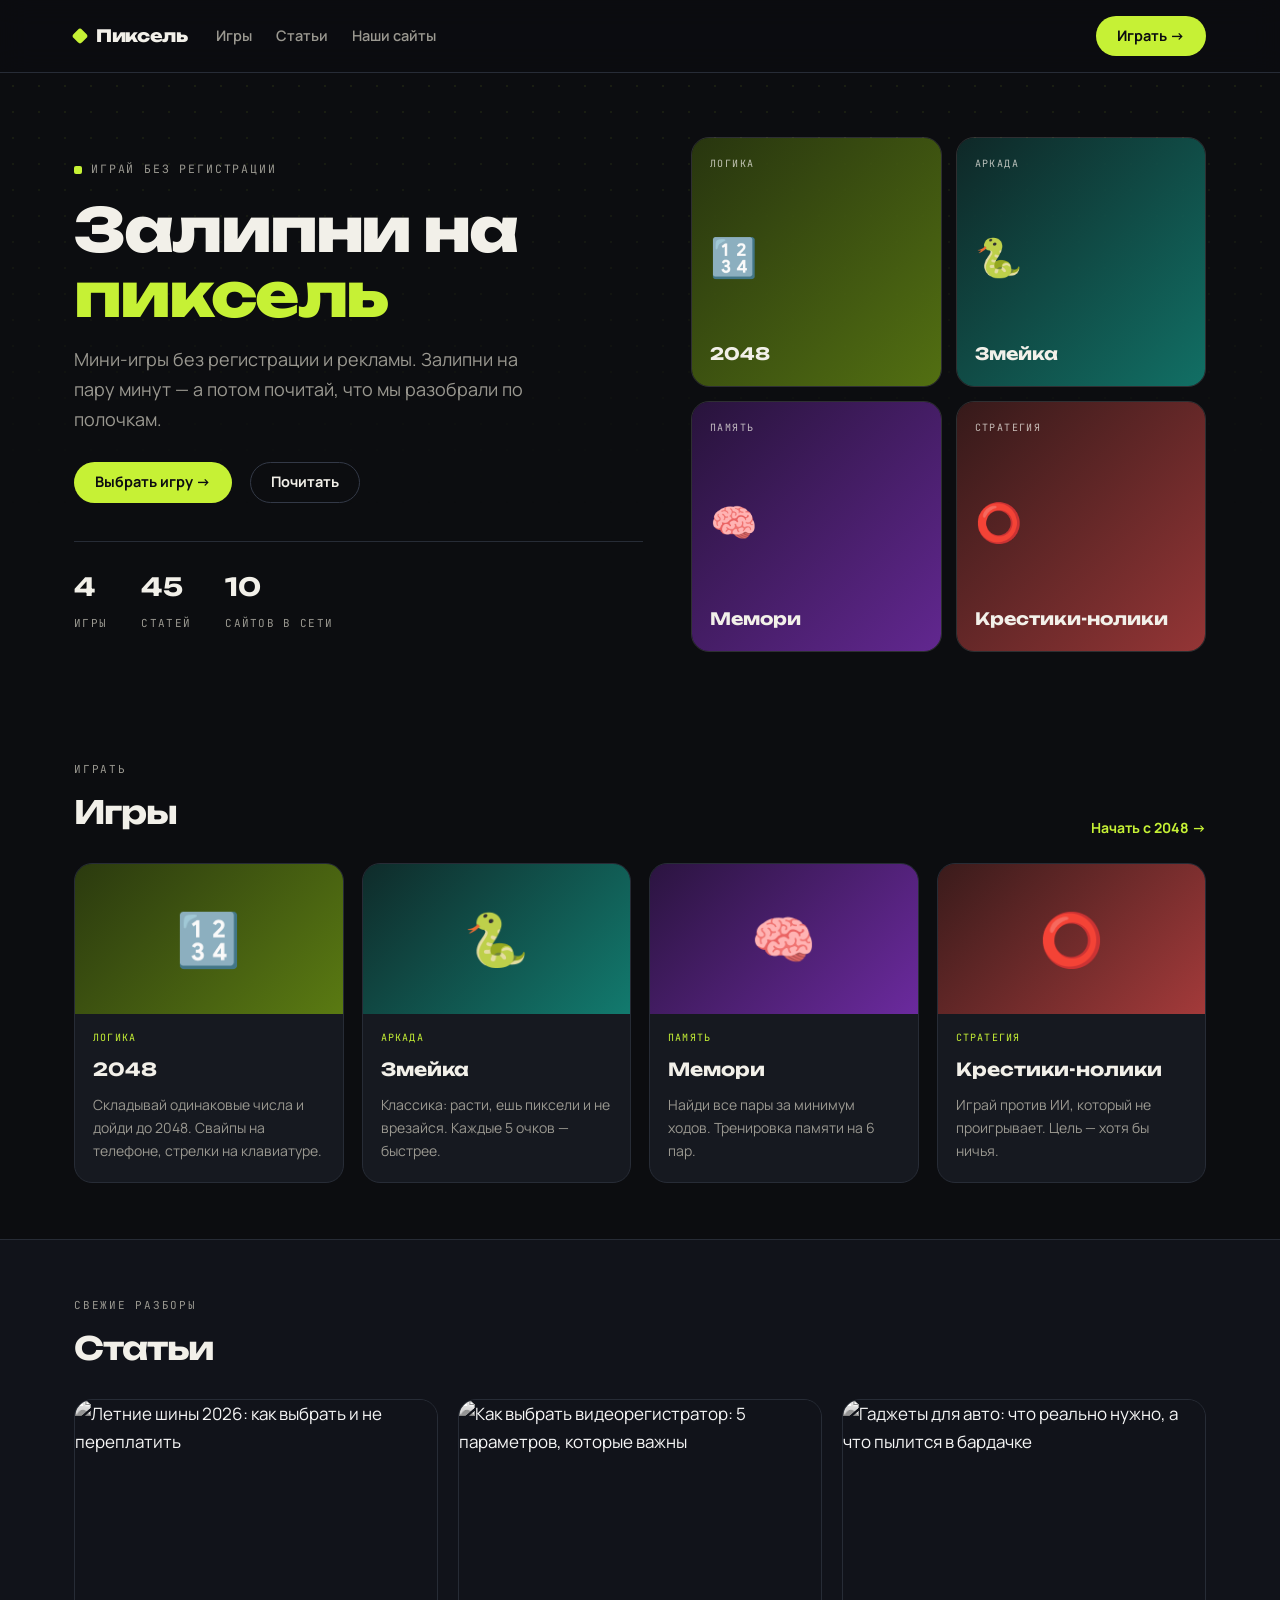
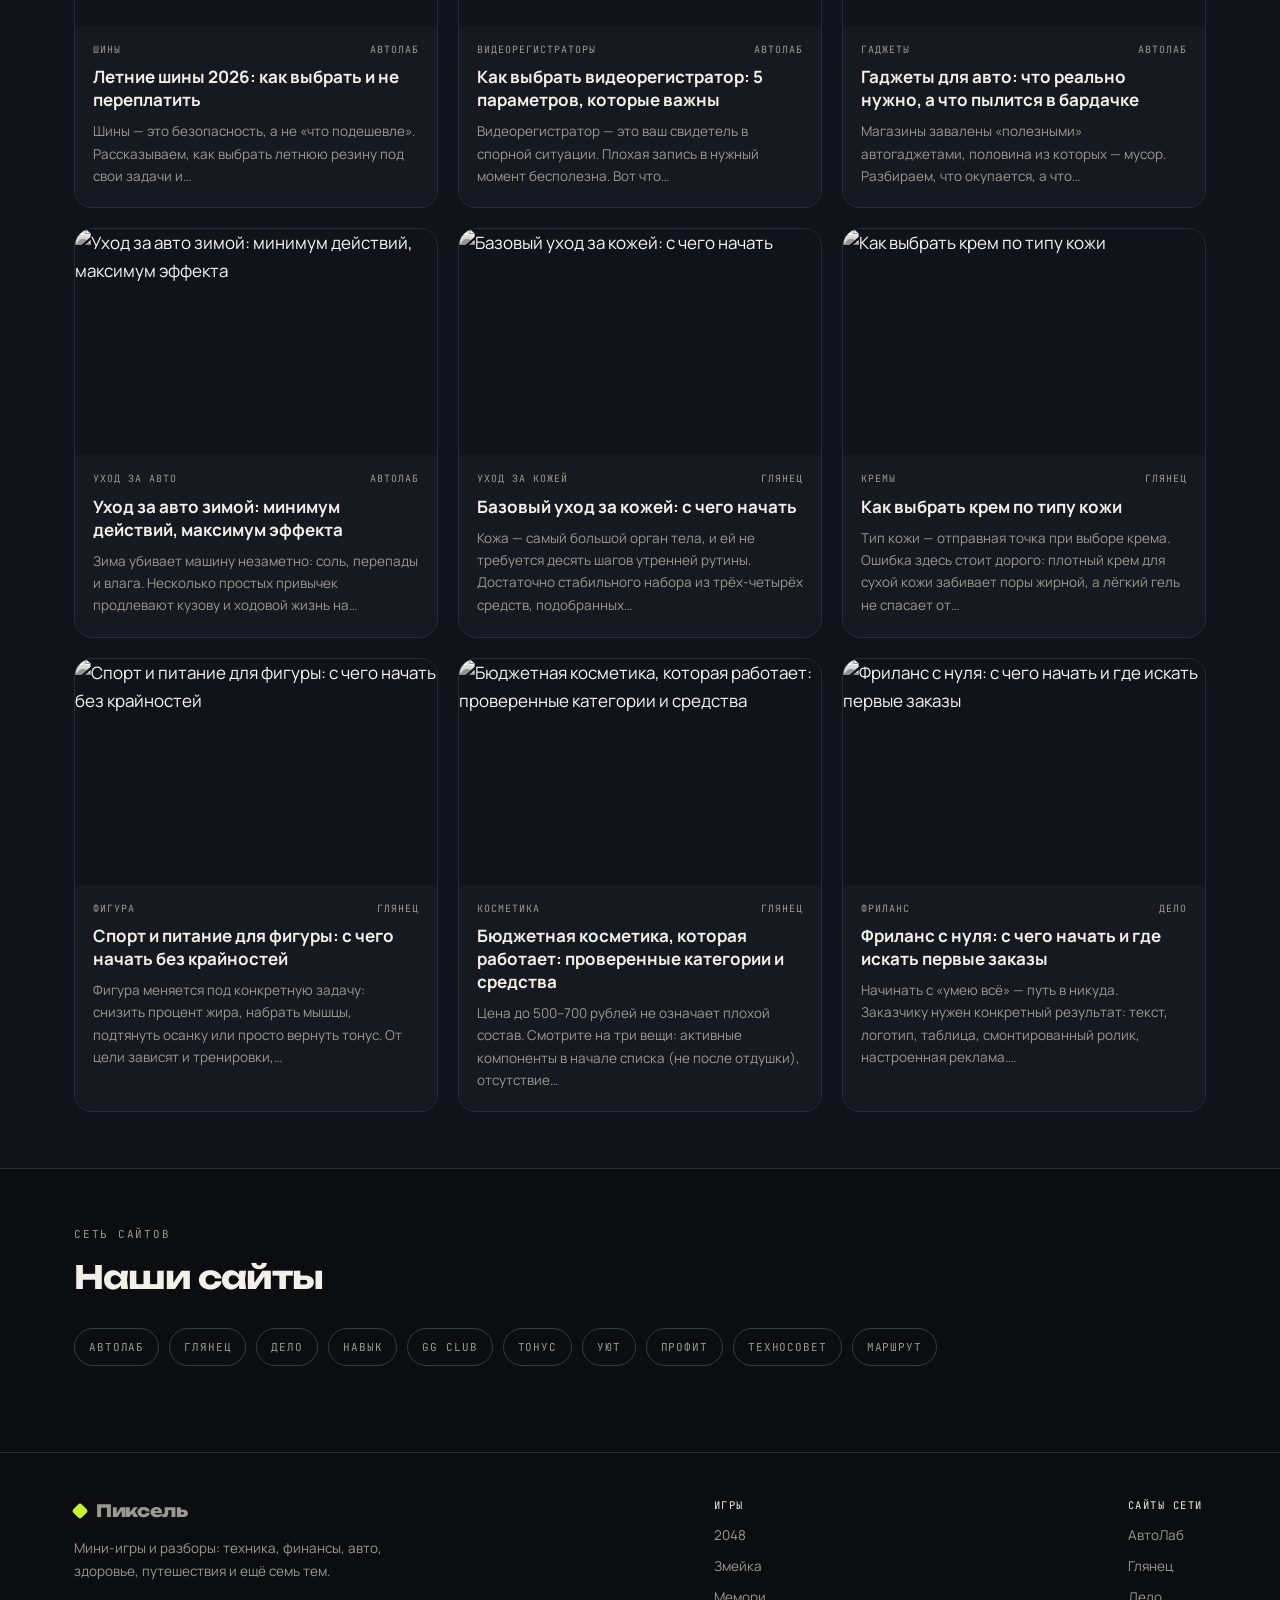
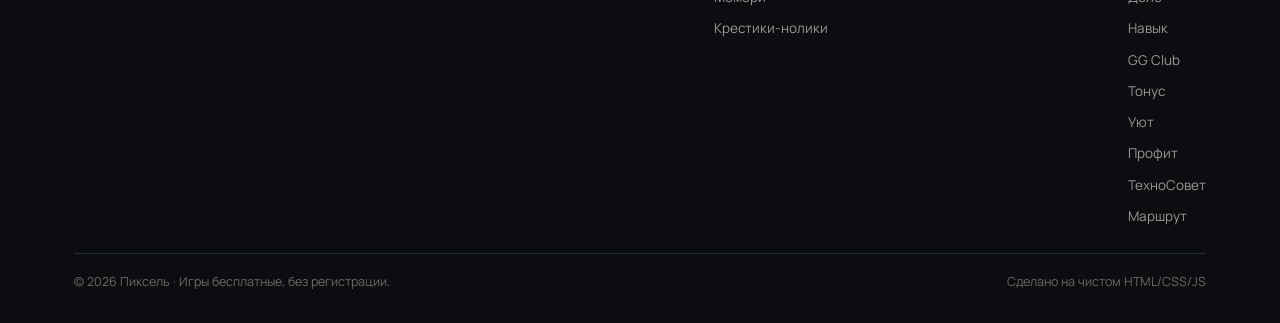
==== index.html @ d211e48a "deploy arcade" ====
<!doctype html>
<html lang="ru">
<head>
<meta charset="utf-8">
<meta name="viewport" content="width=device-width, initial-scale=1">
<title>Пиксель</title>
<meta name="description" content="Мини-игры онлайн без регистрации: 2048, змейка, мемори, крестики-нолики. А ещё — подборки и разборы про технику, деньги и жизнь.">
<meta name="keywords" content="мини-игры, играть онлайн, 2048, змейка, мемори, крестики-нолики, бесплатные игры">
<meta name="theme-color" content="#0C0D10">
<meta name="robots" content="index, follow">
<meta property="og:title" content="Пиксель">
<meta property="og:description" content="Мини-игры онлайн без регистрации: 2048, змейка, мемори, крестики-нолики. А ещё — подборки и разборы про технику, деньги и жизнь.">
<meta property="og:type" content="website">
<link rel="canonical" href="https://gogi29.github.io/arcade/index.html">
<link rel="icon" href="data:image/svg+xml,<svg xmlns='http://www.w3.org/2000/svg' viewBox='0 0 100 100'><rect width='100' height='100' rx='24' fill='%230C0D10'/><rect x='26' y='26' width='48' height='48' rx='6' fill='%23C6F135'/></svg>">
<link rel="preconnect" href="https://fonts.googleapis.com">
<link rel="preconnect" href="https://fonts.gstatic.com" crossorigin>
<link href="https://fonts.googleapis.com/css2?family=Lora:ital,wght@0,500;1,500&family=Manrope:wght@400;500;600;700;800&family=Unbounded:wght@400;500;600;700;800&family=JetBrains+Mono:wght@400;500&display=swap" rel="stylesheet">
<link rel="stylesheet" href="style.css">
</head>
<body>
<header class="hdr"><div class="wrap hdr-in">
<a class="brand" href="index.html"><i></i>Пиксель</a>
<nav class="nav"><a href="index.html#games">Игры</a><a href="index.html#articles">Статьи</a><a href="index.html#sites">Наши сайты</a></nav>
<a class="btn btn-acc" href="2048.html">Играть →</a>
</div></header>
<section class="hero"><div class="wrap hero-grid">
<div>
  <div class="eyebrow"><b></b>играй без регистрации</div>
  <h1>Залипни на<br><span>пиксель</span></h1>
  <p>Мини-игры без регистрации и рекламы. Залипни на пару минут — а потом почитай, что мы разобрали по полочкам.</p>
  <div class="hero-actions"><a class="btn btn-acc" href="#games">Выбрать игру →</a><a class="btn btn-ghost" href="#articles">Почитать</a></div>
  <div class="stats">
    <div class="stat"><b>4</b><span>игры</span></div>
    <div class="stat"><b>45</b><span>статей</span></div>
    <div class="stat"><b>10</b><span>сайтов в сети</span></div>
  </div>
</div>
<div class="tiles"><a class="tile" href="2048.html"><span class="t-bg" style="background:linear-gradient(135deg,#2B3A0F,#5A7A12)"></span>
<span class="tag" style="position:relative">логика</span><span class="em" style="position:relative">🔢</span>
<span class="nm" style="position:relative">2048</span></a><a class="tile" href="snake.html"><span class="t-bg" style="background:linear-gradient(135deg,#0F2B2A,#127A6E)"></span>
<span class="tag" style="position:relative">аркада</span><span class="em" style="position:relative">🐍</span>
<span class="nm" style="position:relative">Змейка</span></a><a class="tile" href="memory.html"><span class="t-bg" style="background:linear-gradient(135deg,#2B1440,#6B2A9E)"></span>
<span class="tag" style="position:relative">память</span><span class="em" style="position:relative">🧠</span>
<span class="nm" style="position:relative">Мемори</span></a><a class="tile" href="tic-tac-toe.html"><span class="t-bg" style="background:linear-gradient(135deg,#3A1B1B,#A33A3A)"></span>
<span class="tag" style="position:relative">стратегия</span><span class="em" style="position:relative">⭕</span>
<span class="nm" style="position:relative">Крестики-нолики</span></a></div>
</div></section>
<section class="sec" id="games"><div class="wrap">
<div class="sec-head"><div><div class="kicker">играть</div><h2>Игры</h2></div><a class="more" href="2048.html">Начать с 2048 →</a></div>
<div class="games"><a class="gcard" href="2048.html">
<div class="top" style="background:linear-gradient(135deg,#2B3A0F,#5A7A12)">🔢</div>
<div class="body"><span class="tag">логика</span><h3>2048</h3><p>Складывай одинаковые числа и дойди до 2048. Свайпы на телефоне, стрелки на клавиатуре.</p></div></a><a class="gcard" href="snake.html">
<div class="top" style="background:linear-gradient(135deg,#0F2B2A,#127A6E)">🐍</div>
<div class="body"><span class="tag">аркада</span><h3>Змейка</h3><p>Классика: расти, ешь пиксели и не врезайся. Каждые 5 очков — быстрее.</p></div></a><a class="gcard" href="memory.html">
<div class="top" style="background:linear-gradient(135deg,#2B1440,#6B2A9E)">🧠</div>
<div class="body"><span class="tag">память</span><h3>Мемори</h3><p>Найди все пары за минимум ходов. Тренировка памяти на 6 пар.</p></div></a><a class="gcard" href="tic-tac-toe.html">
<div class="top" style="background:linear-gradient(135deg,#3A1B1B,#A33A3A)">⭕</div>
<div class="body"><span class="tag">стратегия</span><h3>Крестики-нолики</h3><p>Играй против ИИ, который не проигрывает. Цель — хотя бы ничья.</p></div></a></div>
</div></section>
<section class="sec" id="articles" style="background:var(--bg2);border-top:1px solid var(--line);border-bottom:1px solid var(--line)"><div class="wrap">
<div class="sec-head"><div><div class="kicker">свежие разборы</div><h2>Статьи</h2></div></div>
<div class="grid"><article class="card"><a href="https://gogi29.github.io/autolab/letnie-shiny-2026-kak-vybrat-i-ne-pereplatit.html" target="_blank" rel="noopener"><div class="pic"><img src="https://gogi29.github.io/autolab/img/01-shiny-leto.jpg" alt="Летние шины 2026: как выбрать и не переплатить" loading="lazy"></div></a>
<div class="body"><div class="meta"><span>Шины</span><span>АвтоЛаб</span></div>
<h3><a href="https://gogi29.github.io/autolab/letnie-shiny-2026-kak-vybrat-i-ne-pereplatit.html" target="_blank" rel="noopener">Летние шины 2026: как выбрать и не переплатить</a></h3>
<p style="color:var(--mut);font-size:13.5px;margin:0">Шины — это безопасность, а не «что подешевле». Рассказываем, как выбрать летнюю резину под свои задачи и…</p></div></article><article class="card"><a href="https://gogi29.github.io/autolab/kak-vybrat-videoregistrator-5-parametrov-kotorye-vazhny.html" target="_blank" rel="noopener"><div class="pic"><img src="https://gogi29.github.io/autolab/img/02-videoregistrator.jpg" alt="Как выбрать видеорегистратор: 5 параметров, которые важны" loading="lazy"></div></a>
<div class="body"><div class="meta"><span>Видеорегистраторы</span><span>АвтоЛаб</span></div>
<h3><a href="https://gogi29.github.io/autolab/kak-vybrat-videoregistrator-5-parametrov-kotorye-vazhny.html" target="_blank" rel="noopener">Как выбрать видеорегистратор: 5 параметров, которые важны</a></h3>
<p style="color:var(--mut);font-size:13.5px;margin:0">Видеорегистратор — это ваш свидетель в спорной ситуации. Плохая запись в нужный момент бесполезна. Вот что…</p></div></article><article class="card"><a href="https://gogi29.github.io/autolab/gadzhety-dlya-avto-chto-realno-nuzhno-a-chto-pylitsya-v-bardachke.html" target="_blank" rel="noopener"><div class="pic"><img src="https://gogi29.github.io/autolab/img/03-gadzhety-avto.jpg" alt="Гаджеты для авто: что реально нужно, а что пылится в бардачке" loading="lazy"></div></a>
<div class="body"><div class="meta"><span>Гаджеты</span><span>АвтоЛаб</span></div>
<h3><a href="https://gogi29.github.io/autolab/gadzhety-dlya-avto-chto-realno-nuzhno-a-chto-pylitsya-v-bardachke.html" target="_blank" rel="noopener">Гаджеты для авто: что реально нужно, а что пылится в бардачке</a></h3>
<p style="color:var(--mut);font-size:13.5px;margin:0">Магазины завалены «полезными» автогаджетами, половина из которых — мусор. Разбираем, что окупается, а что…</p></div></article><article class="card"><a href="https://gogi29.github.io/autolab/uhod-za-avto-zimoy-minimum-deystviy-maksimum-effekta.html" target="_blank" rel="noopener"><div class="pic"><img src="https://gogi29.github.io/autolab/img/04-uhod-zima.jpg" alt="Уход за авто зимой: минимум действий, максимум эффекта" loading="lazy"></div></a>
<div class="body"><div class="meta"><span>Уход за авто</span><span>АвтоЛаб</span></div>
<h3><a href="https://gogi29.github.io/autolab/uhod-za-avto-zimoy-minimum-deystviy-maksimum-effekta.html" target="_blank" rel="noopener">Уход за авто зимой: минимум действий, максимум эффекта</a></h3>
<p style="color:var(--mut);font-size:13.5px;margin:0">Зима убивает машину незаметно: соль, перепады и влага. Несколько простых привычек продлевают кузову и ходовой жизнь на…</p></div></article><article class="card"><a href="https://gogi29.github.io/beauty/bazovyy-uhod-za-kozhey-s-chego-nachat.html" target="_blank" rel="noopener"><div class="pic"><img src="https://gogi29.github.io/beauty/img/01-uhod-za-kozhey.jpg" alt="Базовый уход за кожей: с чего начать" loading="lazy"></div></a>
<div class="body"><div class="meta"><span>Уход за кожей</span><span>Глянец</span></div>
<h3><a href="https://gogi29.github.io/beauty/bazovyy-uhod-za-kozhey-s-chego-nachat.html" target="_blank" rel="noopener">Базовый уход за кожей: с чего начать</a></h3>
<p style="color:var(--mut);font-size:13.5px;margin:0">Кожа — самый большой орган тела, и ей не требуется десять шагов утренней рутины. Достаточно стабильного набора из трёх-четырёх средств, подобранных…</p></div></article><article class="card"><a href="https://gogi29.github.io/beauty/kak-vybrat-krem-po-tipu-kozhi.html" target="_blank" rel="noopener"><div class="pic"><img src="https://gogi29.github.io/beauty/img/02-krem-po-tipu.jpg" alt="Как выбрать крем по типу кожи" loading="lazy"></div></a>
<div class="body"><div class="meta"><span>Кремы</span><span>Глянец</span></div>
<h3><a href="https://gogi29.github.io/beauty/kak-vybrat-krem-po-tipu-kozhi.html" target="_blank" rel="noopener">Как выбрать крем по типу кожи</a></h3>
<p style="color:var(--mut);font-size:13.5px;margin:0">Тип кожи — отправная точка при выборе крема. Ошибка здесь стоит дорого: плотный крем для сухой кожи забивает поры жирной, а лёгкий гель не спасает от…</p></div></article><article class="card"><a href="https://gogi29.github.io/beauty/sport-i-pitanie-dlya-figury-s-chego-nachat-bez-kraynostey.html" target="_blank" rel="noopener"><div class="pic"><img src="https://gogi29.github.io/beauty/img/03-sport-i-figura.jpg" alt="Спорт и питание для фигуры: с чего начать без крайностей" loading="lazy"></div></a>
<div class="body"><div class="meta"><span>Фигура</span><span>Глянец</span></div>
<h3><a href="https://gogi29.github.io/beauty/sport-i-pitanie-dlya-figury-s-chego-nachat-bez-kraynostey.html" target="_blank" rel="noopener">Спорт и питание для фигуры: с чего начать без крайностей</a></h3>
<p style="color:var(--mut);font-size:13.5px;margin:0">Фигура меняется под конкретную задачу: снизить процент жира, набрать мышцы, подтянуть осанку или просто вернуть тонус. От цели зависят и тренировки,…</p></div></article><article class="card"><a href="https://gogi29.github.io/beauty/byudzhetnaya-kosmetika-kotoraya-rabotaet-proverennye-kategorii-i-sredstva.html" target="_blank" rel="noopener"><div class="pic"><img src="https://gogi29.github.io/beauty/img/04-byudzhetnaya-kosmetika.jpg" alt="Бюджетная косметика, которая работает: проверенные категории и средства" loading="lazy"></div></a>
<div class="body"><div class="meta"><span>Косметика</span><span>Глянец</span></div>
<h3><a href="https://gogi29.github.io/beauty/byudzhetnaya-kosmetika-kotoraya-rabotaet-proverennye-kategorii-i-sredstva.html" target="_blank" rel="noopener">Бюджетная косметика, которая работает: проверенные категории и средства</a></h3>
<p style="color:var(--mut);font-size:13.5px;margin:0">Цена до 500–700 рублей не означает плохой состав. Смотрите на три вещи: активные компоненты в начале списка (не после отдушки), отсутствие…</p></div></article><article class="card"><a href="https://gogi29.github.io/biz/frilans-s-nulya-s-chego-nachat-i-gde-iskat-pervye-zakazy.html" target="_blank" rel="noopener"><div class="pic"><img src="https://gogi29.github.io/biz/img/01-frilans-s-nulya.jpg" alt="Фриланс с нуля: с чего начать и где искать первые заказы" loading="lazy"></div></a>
<div class="body"><div class="meta"><span>Фриланс</span><span>Дело</span></div>
<h3><a href="https://gogi29.github.io/biz/frilans-s-nulya-s-chego-nachat-i-gde-iskat-pervye-zakazy.html" target="_blank" rel="noopener">Фриланс с нуля: с чего начать и где искать первые заказы</a></h3>
<p style="color:var(--mut);font-size:13.5px;margin:0">Начинать с «умею всё» — путь в никуда. Заказчику нужен конкретный результат: текст, логотип, таблица, смонтированный ролик, настроенная реклама.…</p></div></article></div>
</div></section>
<section class="sec" id="sites"><div class="wrap">
<div class="sec-head"><div><div class="kicker">сеть сайтов</div><h2>Наши сайты</h2></div></div>
<div class="sites"><a class="site" href="https://gogi29.github.io/autolab" target="_blank" rel="noopener">АвтоЛаб</a><a class="site" href="https://gogi29.github.io/beauty" target="_blank" rel="noopener">Глянец</a><a class="site" href="https://gogi29.github.io/biz" target="_blank" rel="noopener">Дело</a><a class="site" href="https://gogi29.github.io/edu" target="_blank" rel="noopener">Навык</a><a class="site" href="https://gogi29.github.io/gameguide" target="_blank" rel="noopener">GG Club</a><a class="site" href="https://gogi29.github.io/health" target="_blank" rel="noopener">Тонус</a><a class="site" href="https://gogi29.github.io/home" target="_blank" rel="noopener">Уют</a><a class="site" href="https://gogi29.github.io/moneyhub" target="_blank" rel="noopener">Профит</a><a class="site" href="https://gogi29.github.io/technosovet" target="_blank" rel="noopener">ТехноСовет</a><a class="site" href="https://gogi29.github.io/travel" target="_blank" rel="noopener">Маршрут</a></div>
</div></section>
<footer class="ft"><div class="wrap">
<div class="ft-top">
  <div style="max-width:340px">
    <a class="brand" href="index.html"><i></i>Пиксель</a>
    <p style="margin:12px 0 0">Мини-игры и разборы: техника, финансы, авто, здоровье, путешествия и ещё семь тем.</p>
  </div>
  <div class="ft-col" style="display:flex;flex-direction:column;gap:9px">
    <b style="font-family:var(--font-m);font-size:10.5px;letter-spacing:.14em;text-transform:uppercase;color:var(--fg);font-weight:400">Игры</b>
    <a href="2048.html">2048</a><a href="snake.html">Змейка</a><a href="memory.html">Мемори</a><a href="tic-tac-toe.html">Крестики-нолики</a>
  </div>
  <div class="ft-col" style="display:flex;flex-direction:column;gap:9px">
    <b style="font-family:var(--font-m);font-size:10.5px;letter-spacing:.14em;text-transform:uppercase;color:var(--fg);font-weight:400">Сайты сети</b>
    <a href="https://gogi29.github.io/autolab" target="_blank" rel="noopener">АвтоЛаб</a> <a href="https://gogi29.github.io/beauty" target="_blank" rel="noopener">Глянец</a> <a href="https://gogi29.github.io/biz" target="_blank" rel="noopener">Дело</a> <a href="https://gogi29.github.io/edu" target="_blank" rel="noopener">Навык</a> <a href="https://gogi29.github.io/gameguide" target="_blank" rel="noopener">GG Club</a> <a href="https://gogi29.github.io/health" target="_blank" rel="noopener">Тонус</a> <a href="https://gogi29.github.io/home" target="_blank" rel="noopener">Уют</a> <a href="https://gogi29.github.io/moneyhub" target="_blank" rel="noopener">Профит</a> <a href="https://gogi29.github.io/technosovet" target="_blank" rel="noopener">ТехноСовет</a> <a href="https://gogi29.github.io/travel" target="_blank" rel="noopener">Маршрут</a> 
  </div>
</div>
<div class="ft-bottom"><div>© 2026 Пиксель · Игры бесплатные, без регистрации.</div><div>Сделано на чистом HTML/CSS/JS</div></div>
</div></footer>
</body></html>
---- style.css ----
:root{
  --bg:#0C0D10; --bg2:#11131A; --card:#161920; --card2:#1B1F28;
  --fg:#F2F0E9; --mut:#9A9890; --line:#272C36; --line2:#333947;
  --acc:#C6F135; --acc2:#FF5C7A; --acc3:#6FD3FF;
  --r-lg:26px; --r-md:18px;
  --font-d:'Unbounded','Manrope',system-ui,sans-serif;
  --font-b:'Manrope',system-ui,-apple-system,'Segoe UI',Arial,sans-serif;
  --font-m:'JetBrains Mono',ui-monospace,Consolas,monospace;
}
*{box-sizing:border-box}
html{scroll-behavior:smooth}
body{margin:0;background:var(--bg);color:var(--fg);font:17px/1.65 var(--font-b);-webkit-font-smoothing:antialiased}
img{max-width:100%;display:block}
a{color:inherit;text-decoration:none}
::selection{background:var(--acc);color:#0C0D10}
.wrap{max-width:1180px;margin:0 auto;padding:0 24px}
.hdr{position:sticky;top:0;z-index:60;background:rgba(12,13,16,.88);backdrop-filter:blur(14px);border-bottom:1px solid var(--line)}
.hdr-in{display:flex;align-items:center;gap:28px;height:72px}
.brand{display:inline-flex;align-items:center;gap:10px;font-family:var(--font-d);font-weight:800;font-size:17px;letter-spacing:-.02em}
.brand i{width:12px;height:12px;border-radius:3px;background:var(--acc);display:inline-block;transform:rotate(45deg)}
.nav{display:flex;gap:24px;font-size:14.5px;font-weight:600;color:var(--mut)}
.nav a:hover{color:var(--fg)}
.hdr .btn{margin-left:auto}
.btn{display:inline-flex;align-items:center;gap:9px;padding:12px 20px;border-radius:999px;font-size:14.5px;font-weight:700;line-height:1;border:1px solid transparent;transition:transform .18s,background .18s,color .18s,border-color .18s}
.btn:hover{transform:translateY(-1px)}
.btn-acc{background:var(--acc);color:#0C0D10}
.btn-ghost{border-color:var(--line2);color:var(--fg)}
.btn-ghost:hover{border-color:var(--fg)}
.hero{padding:64px 0 52px;position:relative;overflow:hidden}
.hero:before{content:"";position:absolute;inset:0;background-image:radial-gradient(circle,rgba(198,241,53,.13) 1px,transparent 1.5px);background-size:26px 26px;mask-image:linear-gradient(180deg,rgba(0,0,0,.6),transparent 70%)}
.hero-grid{position:relative;display:grid;grid-template-columns:1.05fr .95fr;gap:48px;align-items:center}
.eyebrow{display:inline-flex;align-items:center;gap:9px;font-family:var(--font-m);font-size:11.5px;letter-spacing:.16em;text-transform:uppercase;color:var(--mut)}
.eyebrow b{width:8px;height:8px;background:var(--acc);display:inline-block;border-radius:2px}
.hero h1{font-family:var(--font-d);font-weight:800;font-size:clamp(34px,5.4vw,60px);line-height:1.08;letter-spacing:-.035em;margin:16px 0 18px;max-width:14ch;text-wrap:balance}
.hero h1 span{color:var(--acc)}
.hero p{color:var(--mut);font-size:18px;max-width:44ch;margin:0 0 28px}
.hero-actions{display:flex;gap:18px;align-items:center;flex-wrap:wrap}
.stats{display:flex;gap:34px;margin-top:38px;padding-top:24px;border-top:1px solid var(--line);flex-wrap:wrap}
.stat b{display:block;font-family:var(--font-d);font-weight:700;font-size:25px}
.stat span{font-family:var(--font-m);font-size:11px;letter-spacing:.12em;text-transform:uppercase;color:var(--mut)}
.tiles{display:grid;grid-template-columns:1fr 1fr;gap:14px}
.tile{aspect-ratio:1;border-radius:var(--r-md);display:flex;flex-direction:column;justify-content:space-between;padding:18px;border:1px solid rgba(255,255,255,.14);position:relative;overflow:hidden;transition:transform .2s}
.tile:hover{transform:translateY(-3px)}
.tile .em{font-size:38px;line-height:1}
.tile .nm{font-family:var(--font-d);font-weight:700;font-size:17px}
.tile .tag{font-family:var(--font-m);font-size:10px;letter-spacing:.14em;text-transform:uppercase;opacity:.75}
.t-bg{position:absolute;inset:0;opacity:.9}
.sec{padding:56px 0}
.sec-head{display:flex;justify-content:space-between;align-items:flex-end;gap:18px;margin-bottom:24px}
.sec-head h2{font-family:var(--font-d);font-weight:700;font-size:clamp(23px,3vw,32px);letter-spacing:-.03em;margin:0}
.sec-head .kicker{font-family:var(--font-m);font-size:11px;letter-spacing:.16em;text-transform:uppercase;color:var(--mut);margin-bottom:8px}
.more{font-size:14px;font-weight:700;color:var(--acc);display:inline-flex;gap:6px}
.games{display:grid;grid-template-columns:repeat(auto-fill,minmax(255px,1fr));gap:18px}
.gcard{background:var(--card);border:1px solid var(--line);border-radius:var(--r-md);overflow:hidden;display:flex;flex-direction:column;transition:transform .2s,border-color .2s}
.gcard:hover{transform:translateY(-3px);border-color:var(--acc)}
.gcard .top{aspect-ratio:16/9;display:flex;align-items:center;justify-content:center;font-size:52px;position:relative}
.gcard .body{padding:16px 18px 20px;display:flex;flex-direction:column;gap:8px;flex:1}
.gcard h3{font-family:var(--font-d);font-weight:700;font-size:18px;margin:0}
.gcard p{color:var(--mut);font-size:14px;margin:0;flex:1}
.gcard .tag{font-family:var(--font-m);font-size:10px;letter-spacing:.12em;text-transform:uppercase;color:var(--acc)}
.grid{display:grid;grid-template-columns:repeat(auto-fill,minmax(290px,1fr));gap:20px}
.card{background:var(--card);border:1px solid var(--line);border-radius:var(--r-md);overflow:hidden;display:flex;flex-direction:column;transition:transform .2s,border-color .2s}
.card:hover{transform:translateY(-3px);border-color:var(--line2)}
.card .pic{aspect-ratio:16/10;overflow:hidden;background:var(--bg2)}
.card .pic img{width:100%;height:100%;object-fit:cover;filter:grayscale(1) contrast(1.05);transition:filter .4s,transform .5s}
.card:hover .pic img{filter:none;transform:scale(1.04)}
.card .body{padding:16px 18px 20px;display:flex;flex-direction:column;gap:8px;flex:1}
.card h3{font-size:17px;line-height:1.35;margin:0;font-weight:700}
.card .meta{font-family:var(--font-m);font-size:10px;letter-spacing:.1em;text-transform:uppercase;color:var(--mut);display:flex;justify-content:space-between}
.sites{display:flex;flex-wrap:wrap;gap:10px}
.site{font-family:var(--font-m);font-size:11px;letter-spacing:.08em;text-transform:uppercase;padding:9px 14px;border:1px solid var(--line2);border-radius:999px;color:var(--mut);transition:.2s}
.site:hover{color:var(--bg);background:var(--acc);border-color:var(--acc)}
.ft{border-top:1px solid var(--line);padding:44px 0 30px;margin-top:30px;color:var(--mut);font-size:13.5px}
.ft-top{display:flex;justify-content:space-between;gap:30px;flex-wrap:wrap;margin-bottom:26px}
.ft a:hover{color:var(--acc)}
.ft-bottom{display:flex;justify-content:space-between;gap:18px;flex-wrap:wrap;color:#6C6A64;font-size:12.5px;border-top:1px solid var(--line);padding-top:18px}
/* ---------- игра ---------- */
.game{padding:34px 0 10px}
.crumbs{font-family:var(--font-m);font-size:10.5px;letter-spacing:.1em;text-transform:uppercase;color:var(--mut);display:flex;gap:10px;align-items:center;margin-bottom:20px}
.crumbs a:hover{color:var(--fg)}
.game-head h1{font-family:var(--font-d);font-weight:800;font-size:clamp(28px,4vw,46px);letter-spacing:-.03em;margin:8px 0 10px}
.game-head p{color:var(--mut);max-width:60ch;margin:0 0 26px}
.panel{background:var(--card);border:1px solid var(--line);border-radius:var(--r-lg);padding:22px;max-width:560px}
.hud{display:flex;justify-content:space-between;align-items:center;gap:14px;font-family:var(--font-m);font-size:11px;letter-spacing:.1em;text-transform:uppercase;color:var(--mut);margin-bottom:14px}
.hud b{color:var(--fg);font-size:14px;letter-spacing:0}
.panel .btn{padding:10px 16px;font-size:13px}
.tip{color:var(--mut);font-size:13.5px;margin-top:14px;line-height:1.55}
.tip kbd{font-family:var(--font-m);font-size:11px;background:var(--bg2);border:1px solid var(--line2);border-radius:6px;padding:2px 6px}
.help{margin:34px 0 0;max-width:700px}
.help h2{font-family:var(--font-d);font-weight:600;font-size:21px;margin:0 0 10px}
.help p,.help li{color:var(--mut);font-size:15.5px}
.also{padding:44px 0 60px}
@media(max-width:900px){
  .hero-grid{grid-template-columns:1fr;gap:32px}
  .tiles{max-width:420px}
}
@media(max-width:700px){
  .nav{display:none}
  .hdr-in{height:64px}
  .grid{grid-template-columns:1fr}
  .panel{padding:14px}
}
.c2048 .cell{aspect-ratio:1;border:0;border-radius:12px;background:rgba(255,255,255,.05);color:#0C0D10;
  font-family:var(--font-d);font-weight:700;font-size:clamp(17px,2.4vw,26px);display:flex;align-items:center;
  justify-content:center;cursor:pointer;transition:background .12s}
.mcard{aspect-ratio:1;border:1px solid var(--line2);border-radius:14px;background:var(--bg2);cursor:pointer;
  font-size:28px;display:flex;align-items:center;justify-content:center;color:transparent;transition:transform .18s,background .18s}
.mcard span{opacity:0;transition:opacity .18s}
.mcard:hover{transform:translateY(-2px)}
.mcard.open{background:var(--card2);color:var(--fg)}
.mcard.open span{opacity:1}
.ttt .cell{aspect-ratio:1;border:1px solid var(--line2);border-radius:14px;background:var(--bg2);cursor:pointer;
  font-family:var(--font-d);font-weight:800;font-size:34px;color:var(--fg);transition:background .18s}
.ttt .cell:hover{background:var(--card2)}
.ttt .cell.x{color:var(--acc)}
.ttt .cell.o{color:var(--acc2)}
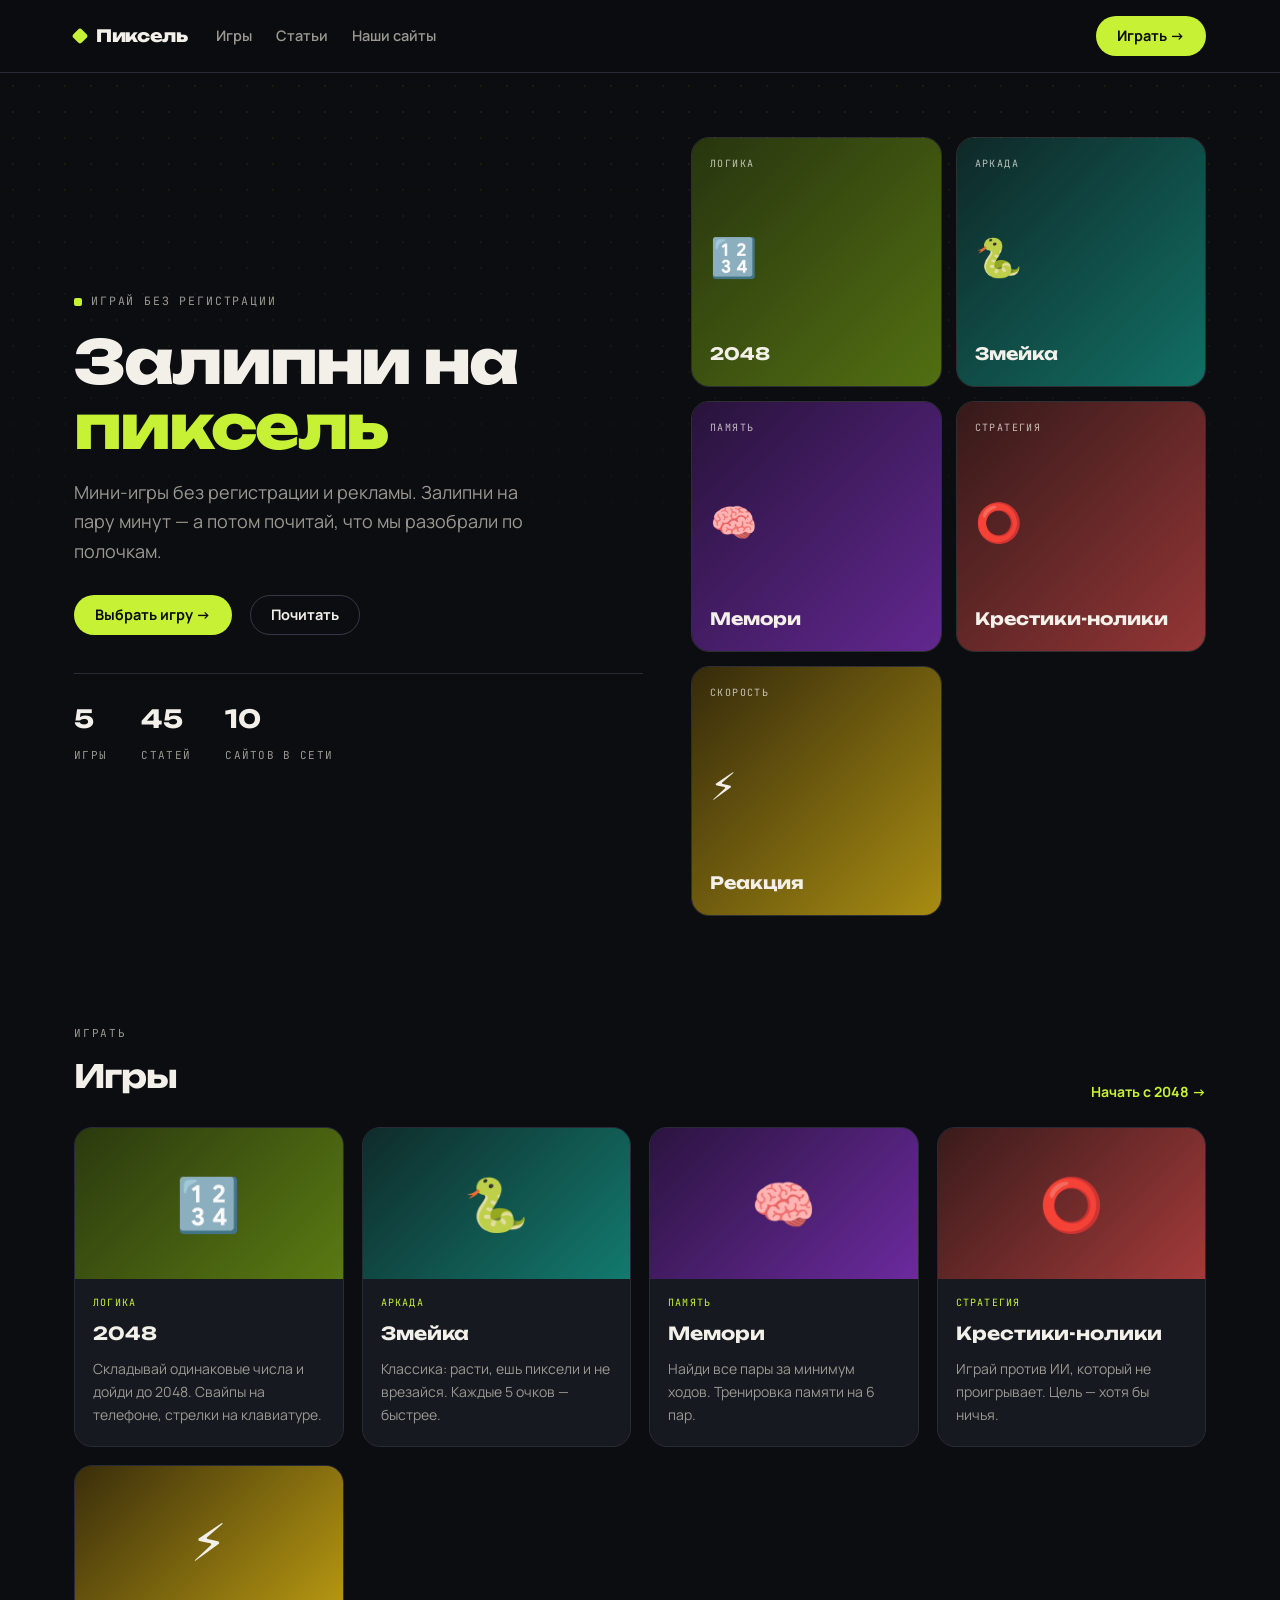
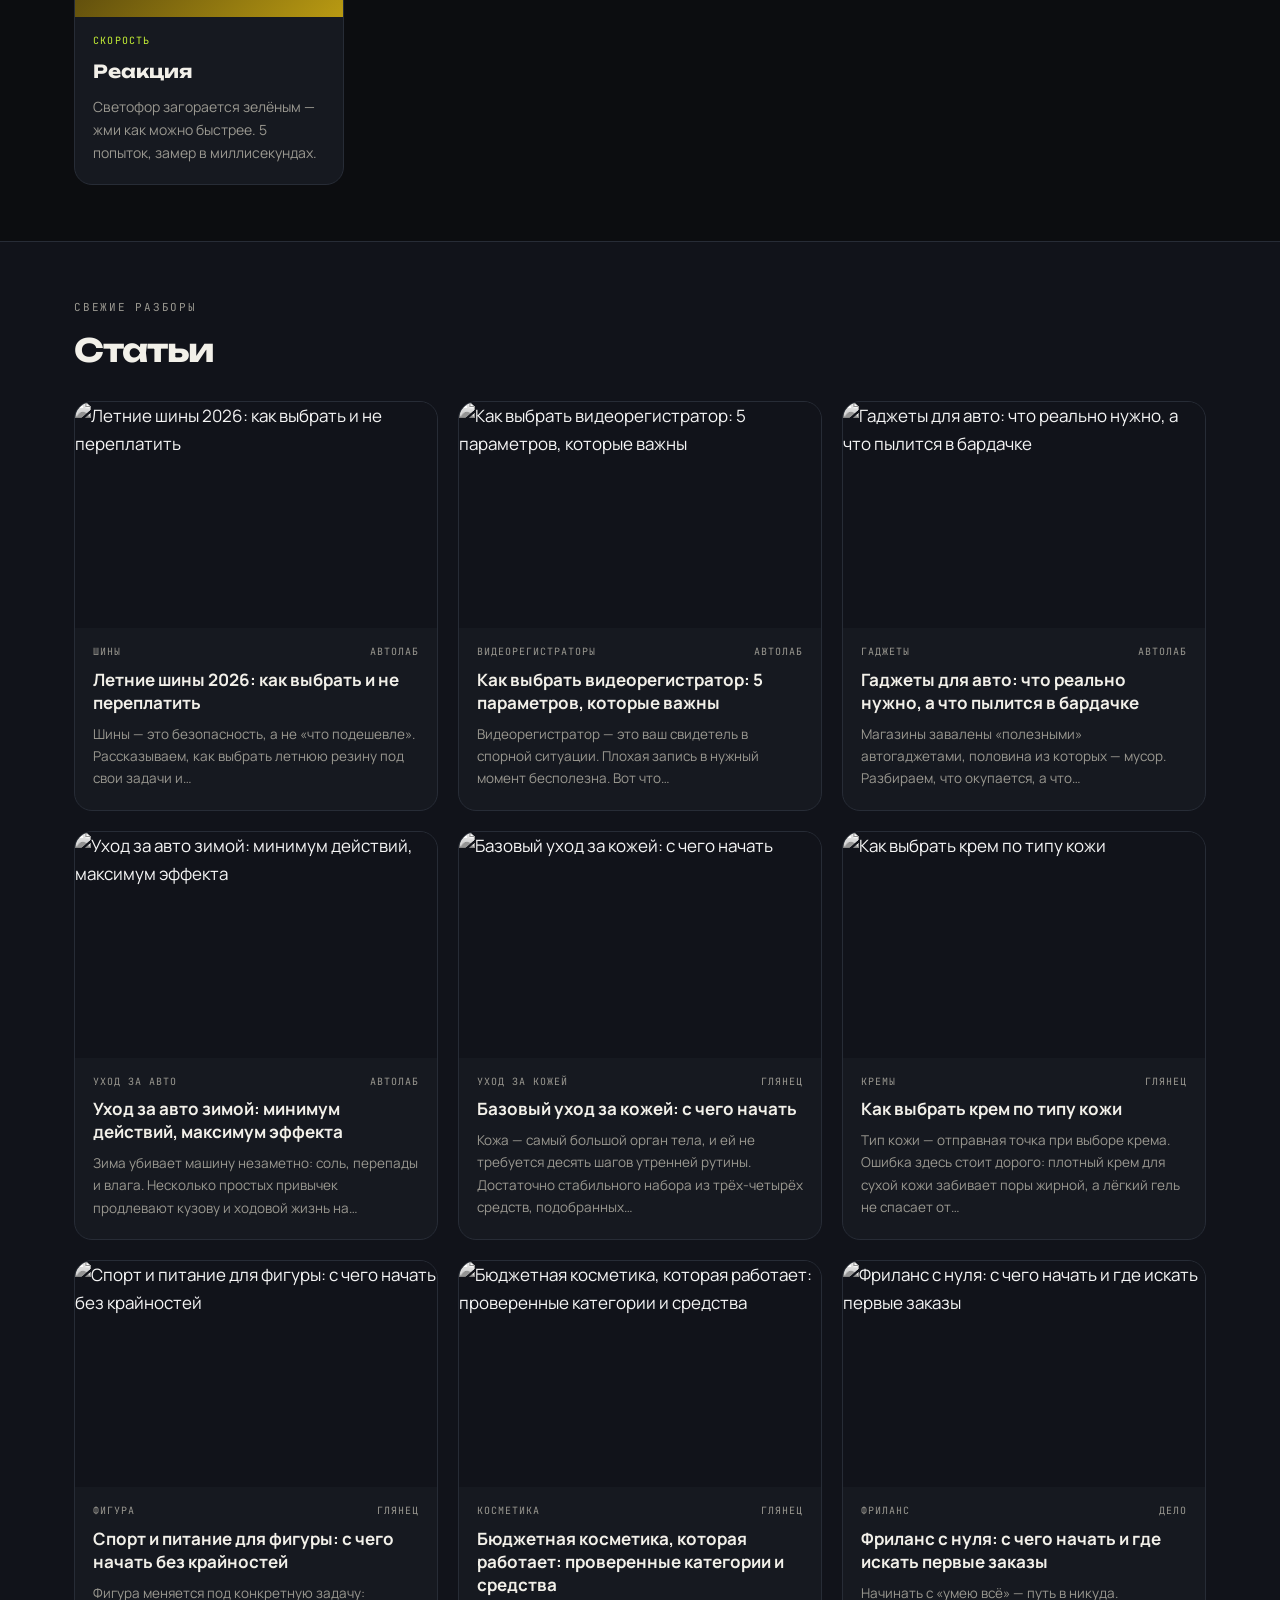
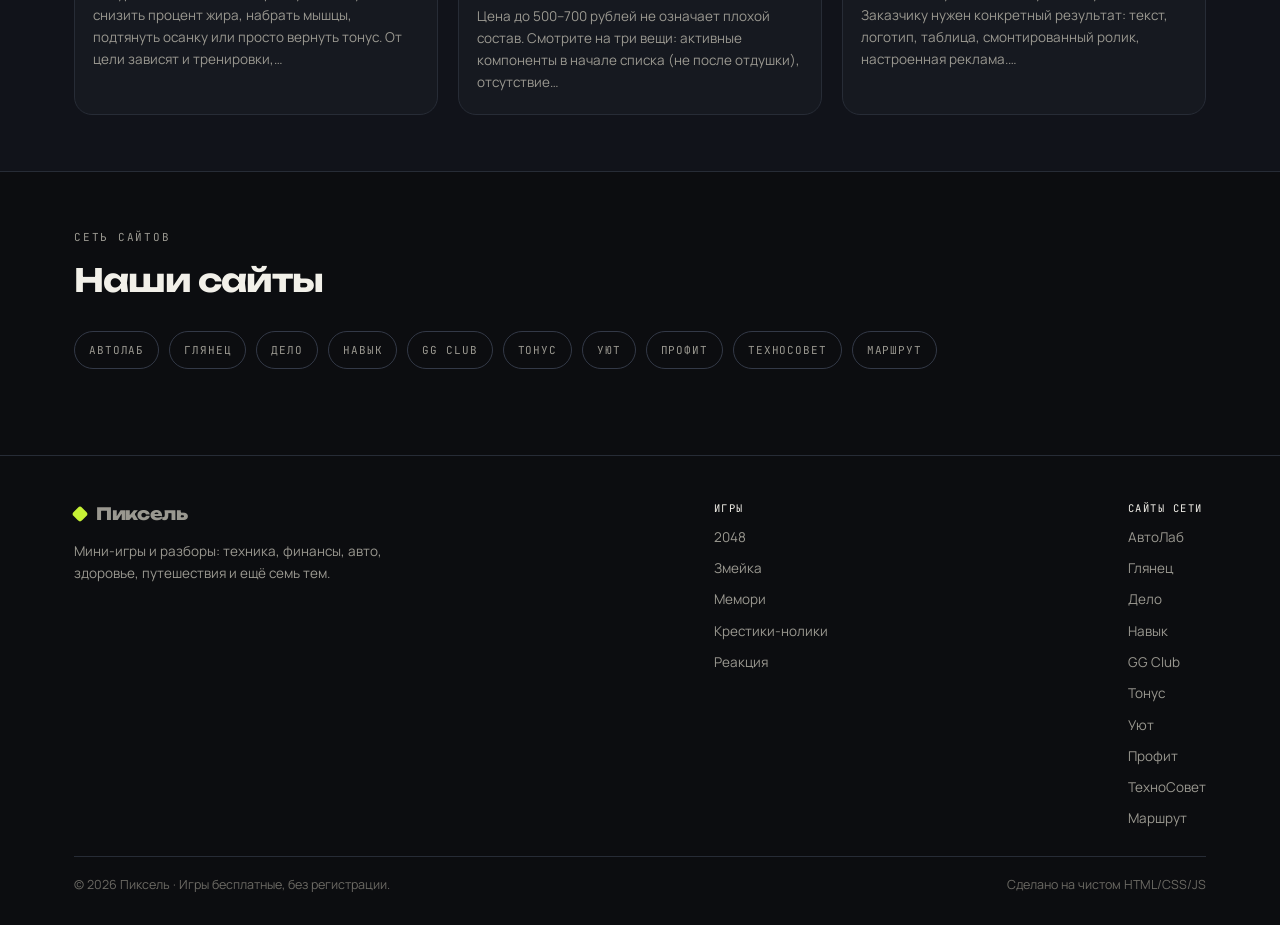
==== commit 6eafb9e8: "deploy arcade" ====
--- a/index.html
+++ b/index.html
@@ -31,7 +31,7 @@
   <p>Мини-игры без регистрации и рекламы. Залипни на пару минут — а потом почитай, что мы разобрали по полочкам.</p>
   <div class="hero-actions"><a class="btn btn-acc" href="#games">Выбрать игру →</a><a class="btn btn-ghost" href="#articles">Почитать</a></div>
   <div class="stats">
-    <div class="stat"><b>4</b><span>игры</span></div>
+    <div class="stat"><b>5</b><span>игры</span></div>
     <div class="stat"><b>45</b><span>статей</span></div>
     <div class="stat"><b>10</b><span>сайтов в сети</span></div>
   </div>
@@ -44,7 +44,9 @@
 <span class="tag" style="position:relative">память</span><span class="em" style="position:relative">🧠</span>
 <span class="nm" style="position:relative">Мемори</span></a><a class="tile" href="tic-tac-toe.html"><span class="t-bg" style="background:linear-gradient(135deg,#3A1B1B,#A33A3A)"></span>
 <span class="tag" style="position:relative">стратегия</span><span class="em" style="position:relative">⭕</span>
-<span class="nm" style="position:relative">Крестики-нолики</span></a></div>
+<span class="nm" style="position:relative">Крестики-нолики</span></a><a class="tile" href="reaction.html"><span class="t-bg" style="background:linear-gradient(135deg,#3A2E0B,#B99A12)"></span>
+<span class="tag" style="position:relative">скорость</span><span class="em" style="position:relative">⚡</span>
+<span class="nm" style="position:relative">Реакция</span></a></div>
 </div></section>
 <section class="sec" id="games"><div class="wrap">
 <div class="sec-head"><div><div class="kicker">играть</div><h2>Игры</h2></div><a class="more" href="2048.html">Начать с 2048 →</a></div>
@@ -56,7 +58,9 @@
 <div class="top" style="background:linear-gradient(135deg,#2B1440,#6B2A9E)">🧠</div>
 <div class="body"><span class="tag">память</span><h3>Мемори</h3><p>Найди все пары за минимум ходов. Тренировка памяти на 6 пар.</p></div></a><a class="gcard" href="tic-tac-toe.html">
 <div class="top" style="background:linear-gradient(135deg,#3A1B1B,#A33A3A)">⭕</div>
-<div class="body"><span class="tag">стратегия</span><h3>Крестики-нолики</h3><p>Играй против ИИ, который не проигрывает. Цель — хотя бы ничья.</p></div></a></div>
+<div class="body"><span class="tag">стратегия</span><h3>Крестики-нолики</h3><p>Играй против ИИ, который не проигрывает. Цель — хотя бы ничья.</p></div></a><a class="gcard" href="reaction.html">
+<div class="top" style="background:linear-gradient(135deg,#3A2E0B,#B99A12)">⚡</div>
+<div class="body"><span class="tag">скорость</span><h3>Реакция</h3><p>Светофор загорается зелёным — жми как можно быстрее. 5 попыток, замер в миллисекундах.</p></div></a></div>
 </div></section>
 <section class="sec" id="articles" style="background:var(--bg2);border-top:1px solid var(--line);border-bottom:1px solid var(--line)"><div class="wrap">
 <div class="sec-head"><div><div class="kicker">свежие разборы</div><h2>Статьи</h2></div></div>
@@ -101,7 +105,7 @@
   </div>
   <div class="ft-col" style="display:flex;flex-direction:column;gap:9px">
     <b style="font-family:var(--font-m);font-size:10.5px;letter-spacing:.14em;text-transform:uppercase;color:var(--fg);font-weight:400">Игры</b>
-    <a href="2048.html">2048</a><a href="snake.html">Змейка</a><a href="memory.html">Мемори</a><a href="tic-tac-toe.html">Крестики-нолики</a>
+    <a href="2048.html">2048</a><a href="snake.html">Змейка</a><a href="memory.html">Мемори</a><a href="tic-tac-toe.html">Крестики-нолики</a><a href="reaction.html">Реакция</a>
   </div>
   <div class="ft-col" style="display:flex;flex-direction:column;gap:9px">
     <b style="font-family:var(--font-m);font-size:10.5px;letter-spacing:.14em;text-transform:uppercase;color:var(--fg);font-weight:400">Сайты сети</b>
--- a/style.css
+++ b/style.css
@@ -103,7 +103,17 @@
 .c2048 .cell{aspect-ratio:1;border:0;border-radius:12px;background:rgba(255,255,255,.05);color:#0C0D10;
   font-family:var(--font-d);font-weight:700;font-size:clamp(17px,2.4vw,26px);display:flex;align-items:center;
   justify-content:center;cursor:pointer;transition:background .12s}
-.mcard{aspect-ratio:1;border:1px solid var(--line2);border-radius:14px;background:var(--bg2);cursor:pointer;
+.react{width:100%;height:230px;border:0;border-radius:20px;background:var(--bg2);color:var(--fg);
+  font-family:var(--font-d);font-weight:700;font-size:clamp(20px,3vw,30px);cursor:pointer;transition:background .16s,color .16s}
+.react.wait{background:#25100F;color:#FF8A7A}
+.react.go{background:var(--acc);color:#0C0D10}
+.react.early{background:var(--card2);color:var(--fg)}
+.lights{display:flex;gap:12px;justify-content:center;margin-bottom:14px}
+.lights span{width:26px;height:26px;border-radius:50%;background:#23262E;transition:background .15s,box-shadow .15s}
+#l-r.on{background:#FF4D3D;box-shadow:0 0 18px rgba(255,77,61,.55)}
+#l-y.on{background:#FFC93C;box-shadow:0 0 18px rgba(255,201,60,.5)}
+#l-g.on{background:var(--acc);box-shadow:0 0 20px rgba(198,241,53,.55)}
+.msg{margin-top:12px;font-family:var(--font-m);font-size:12px;letter-spacing:.06em;color:var(--acc);min-height:18px}.mcard{aspect-ratio:1;border:1px solid var(--line2);border-radius:14px;background:var(--bg2);cursor:pointer;
   font-size:28px;display:flex;align-items:center;justify-content:center;color:transparent;transition:transform .18s,background .18s}
 .mcard span{opacity:0;transition:opacity .18s}
 .mcard:hover{transform:translateY(-2px)}
